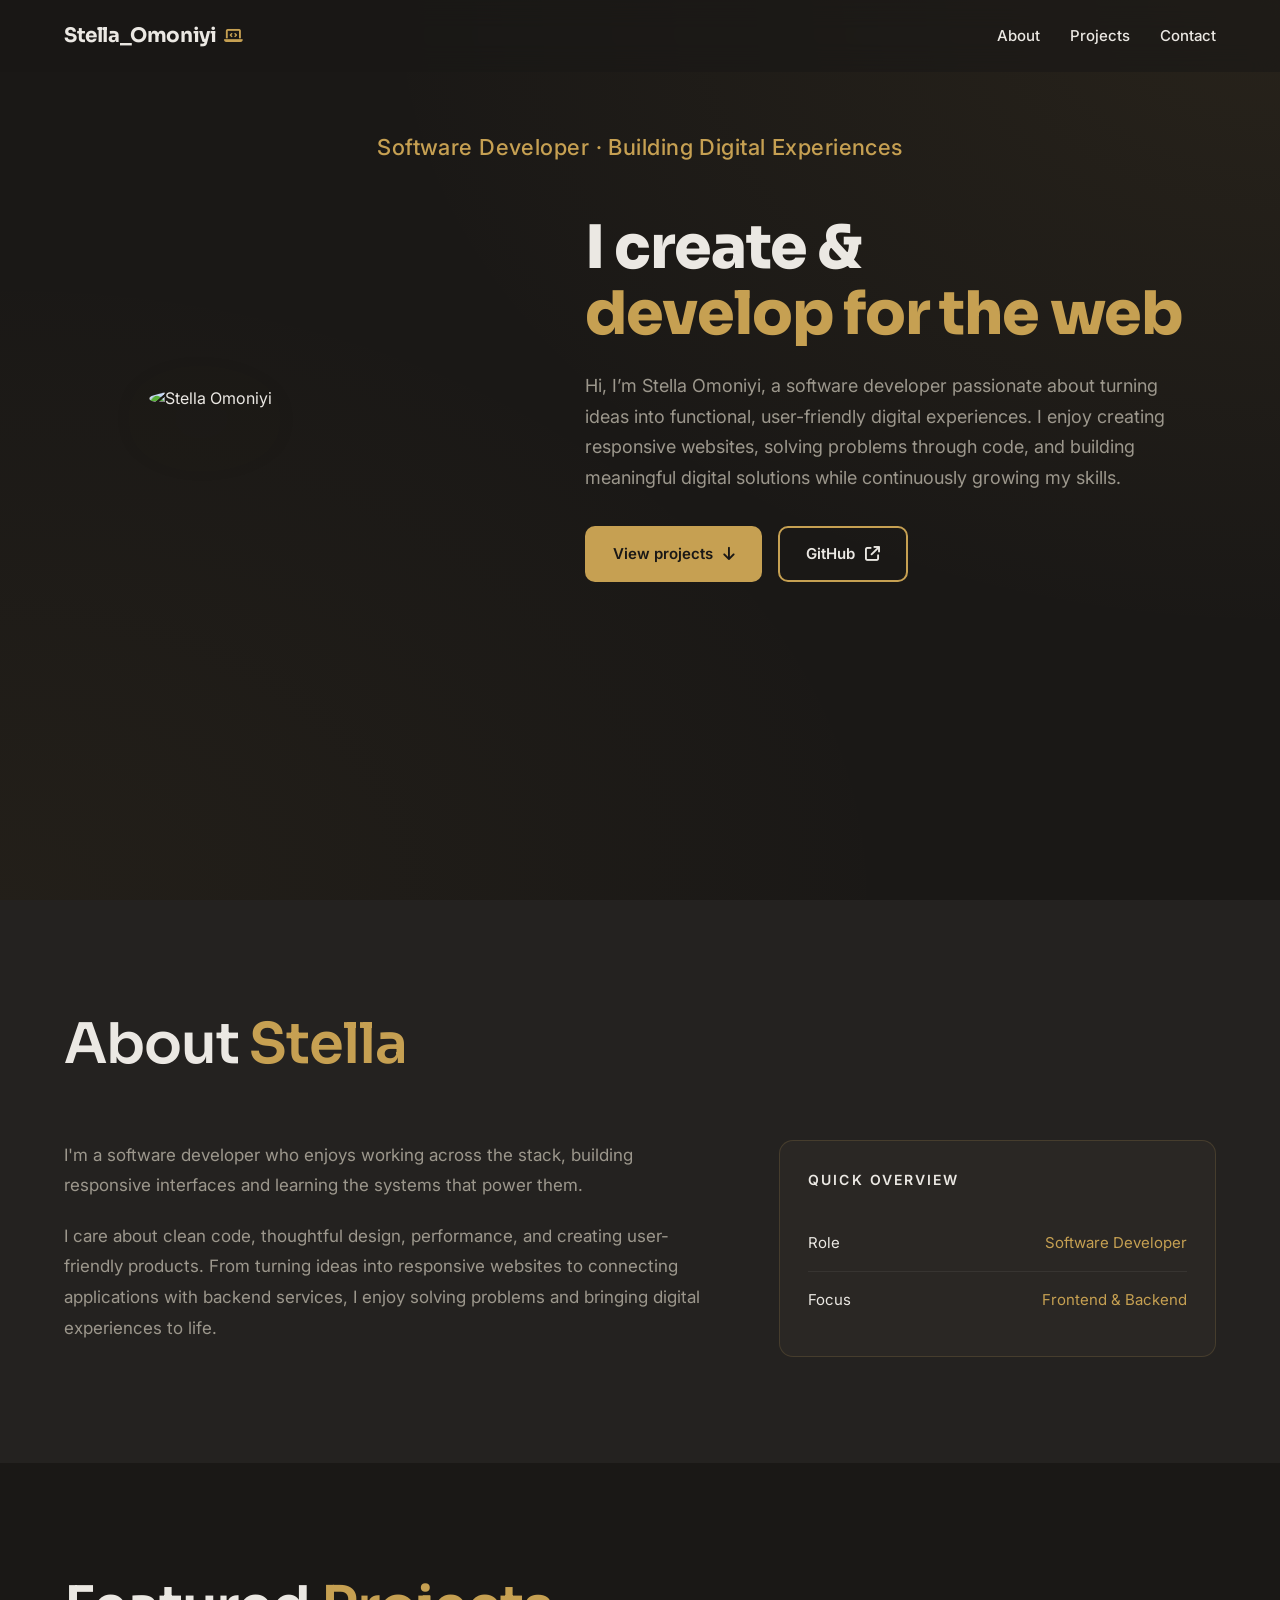
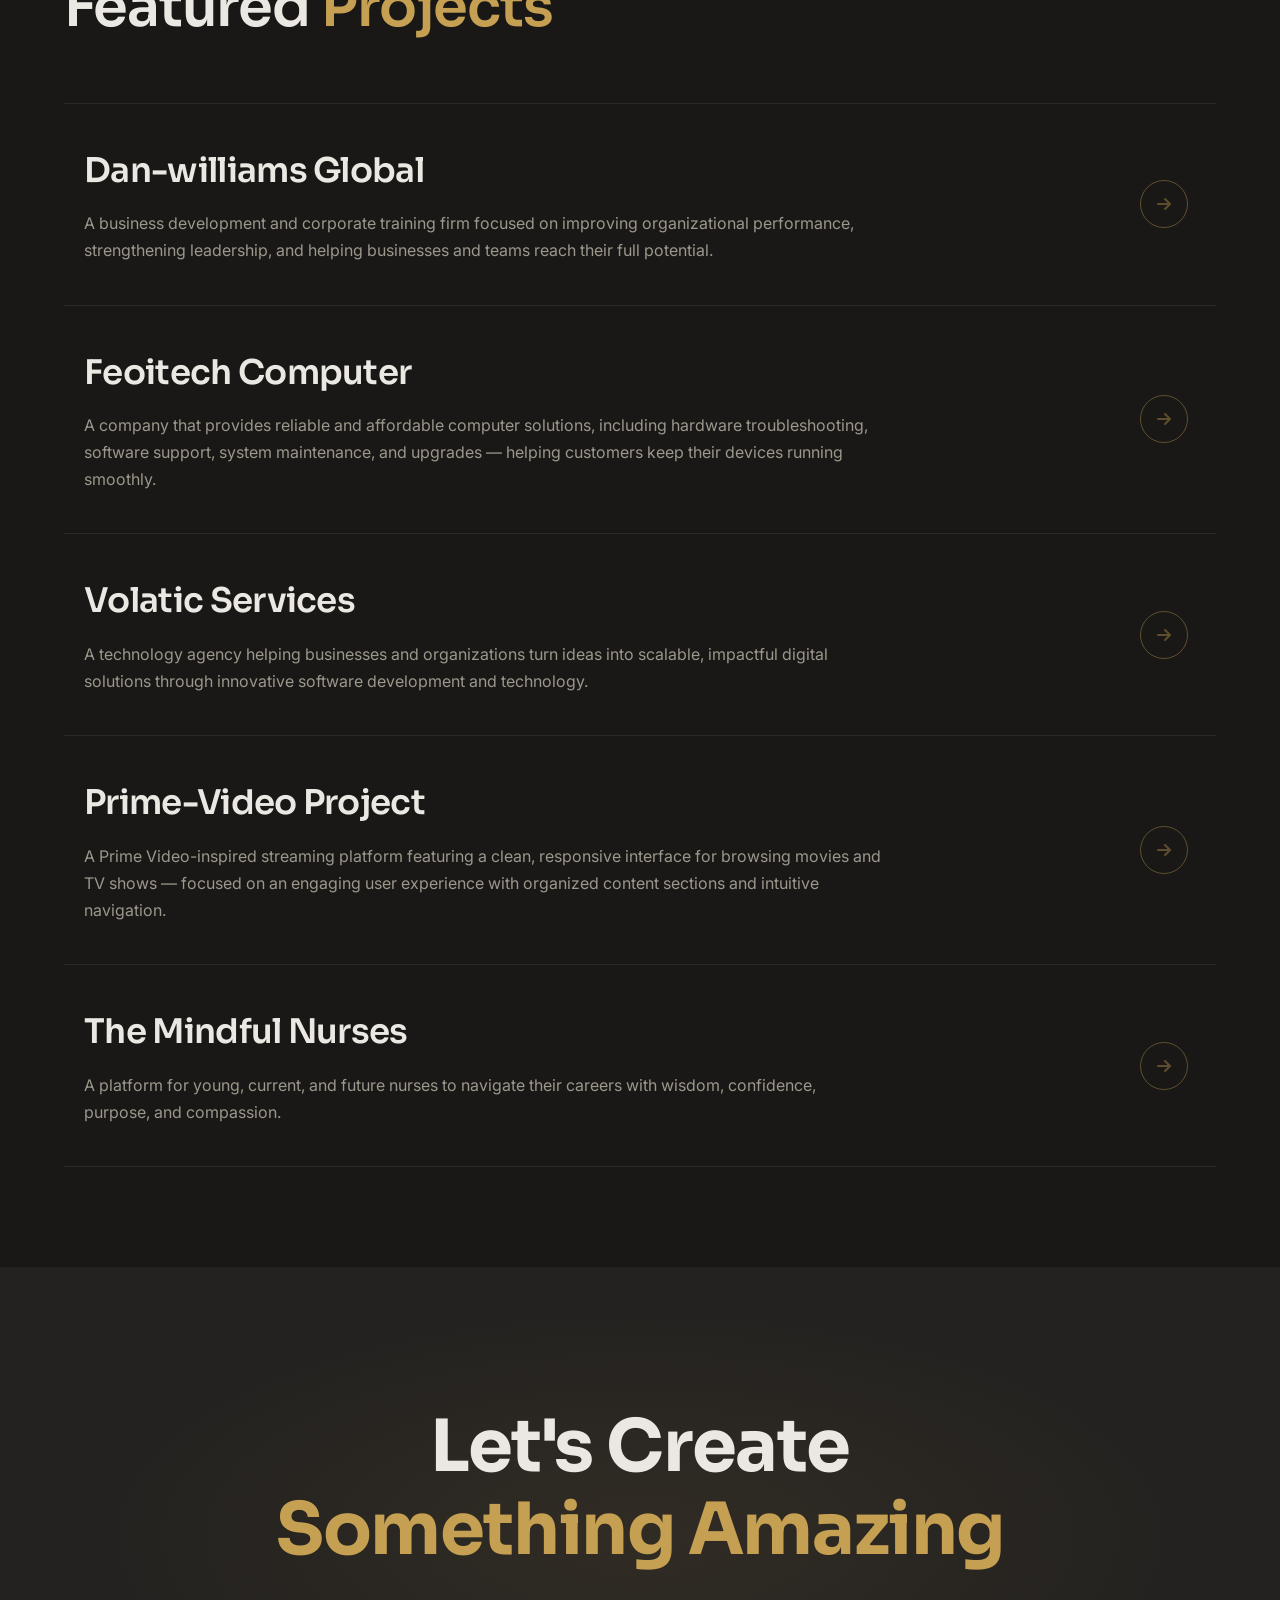
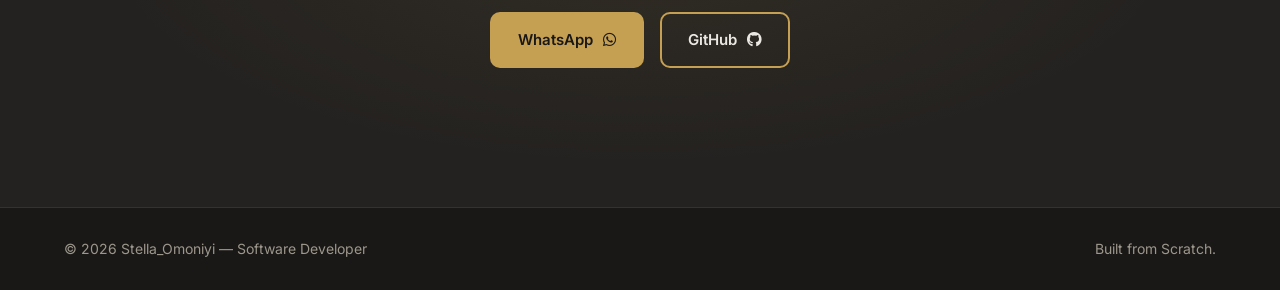
==== public/index.html @ a451506d "new" ====
<!DOCTYPE html>
<html lang="en">
<head>
  <meta charset="UTF-8" />
  <meta name="viewport" content="width=device-width, initial-scale=1.0" />
  <meta name="description" content="Stella Omoniyi — Software Developer building responsive, user-friendly web experiences with React, JavaScript, Node.js, Express and MongoDB." />
  <title>Stella Omoniyi — Software Developer</title>

  <link rel="preconnect" href="https://fonts.googleapis.com">
  <link rel="preconnect" href="https://fonts.gstatic.com" crossorigin>
  <link href="https://fonts.googleapis.com/css2?family=Inter:wght@300;400;500;600&family=Sora:wght@400;500;600;700&display=swap" rel="stylesheet">
  <link rel="stylesheet" href="https://cdnjs.cloudflare.com/ajax/libs/font-awesome/6.5.1/css/all.min.css">
  <link rel="stylesheet" href="./profile.css" />
</head>
<body>

  <!-- ============ HEADER ============ -->
  <header class="header" id="header">
    <div class="con">
      <a href="#home" class="logo">
        Stella_Omoniyi <i class="fa-solid fa-laptop-code"></i>
      </a>

      <nav class="nav" aria-label="Main navigation">
        <a href="#about">About</a>
        <a href="#projects">Projects</a>
        <a href="#contact">Contact</a>
      </nav>

      <button class="menu-toggle" id="menuToggle" aria-label="Toggle menu">
        <i class="fa-solid fa-bars"></i>
      </button>
    </div>
  </header>

  <!-- ============ HERO ============ -->
  <section class="home" id="home">
    <div class="con1">
      <p class="soft1 reveal">Software Developer · Building Digital Experiences</p>

      <div class="hold">
        <div class="hero-img reveal">
          <img src="./download (8).png" alt="Stella Omoniyi" />
        </div>

        <div class="soft reveal">
          <h1 class="turn">
            I create &amp; <br />
            <span class="accent">develop for the web</span>
          </h1>
          <p class="hi">
           Hi, I’m Stella Omoniyi, a software developer passionate about turning ideas into functional, user-friendly digital experiences. I enjoy creating responsive websites, solving problems through code, and building meaningful digital solutions while continuously growing my skills.
          </p>

          <div class="but">
            <a href="#projects" class="btn btn-primary">
              View projects <i class="fa-solid fa-arrow-down"></i>
            </a>
            <a href="https://github.com/stella-115" target="_blank" rel="noopener noreferrer" class="btn btn-outline">
              GitHub <i class="fa-solid fa-arrow-up-right-from-square"></i>
            </a>
          </div>
        </div>
      </div>
    </div>
  </section>

  <!-- ============ ABOUT ============ -->
  <section class="about1" id="about">
    <div class="con2">
      <h2 class="section-title reveal">About <span class="accent">Stella</span></h2>

      <div class="about2">
        <div class="about-text reveal">
          <p class="write">
            I'm a software developer who enjoys working across the stack, building
            responsive interfaces and learning the systems that power them.
          </p>
          <p class="write">
            I care about clean code, thoughtful design, performance, and creating
            user-friendly products. From turning ideas into responsive websites to
            connecting applications with backend services, I enjoy solving problems
            and bringing digital experiences to life.
          </p>
        </div>

        <div class="box reveal">
          <p class="box-title">Quick Overview</p>

          <div class="role">
            <p>Role</p>
            <p class="accent">Software Developer</p>
          </div>

          <div class="role role-last">
            <p>Focus</p>
            <p class="accent">Frontend &amp; Backend</p>
          </div>
        </div>
      </div>
    </div>
  </section>

  <!-- ============ PROJECTS ============ -->
  <section class="project" id="projects">
    <div class="con3">
      <h2 class="section-title reveal">Featured <span class="accent">Projects</span></h2>

      <div class="project-grid">
        <a href="https://dan-william.stella29117173.workers.dev/" target="_blank" rel="noopener noreferrer" class="proj reveal">
          <div class="pro">
            <div class="pro-content">
              <h3 class="dan">Dan-williams Global</h3>
              <p class="bus">
                A business development and corporate training firm focused on improving
                organizational performance, strengthening leadership, and helping
                businesses and teams reach their full potential.
              </p>
            </div>
            <span class="pro-arrow"><i class="fa-solid fa-arrow-right"></i></span>
          </div>
        </a>

        <a href="https://laptop.stella29117173.workers.dev/" target="_blank" rel="noopener noreferrer" class="proj reveal">
          <div class="pro">
            <div class="pro-content">
              <h3 class="dan">Feoitech Computer</h3>
              <p class="bus">
                A company that provides reliable and affordable computer solutions,
                including hardware troubleshooting, software support, system maintenance,
                and upgrades — helping customers keep their devices running smoothly.
              </p>
            </div>
            <span class="pro-arrow"><i class="fa-solid fa-arrow-right"></i></span>
          </div>
        </a>

        <a href="https://volaticservices.com.ng/" target="_blank" rel="noopener noreferrer" class="proj reveal">
          <div class="pro">
            <div class="pro-content">
              <h3 class="dan">Volatic Services</h3>
              <p class="bus">
                A technology agency helping businesses and organizations turn ideas into
                scalable, impactful digital solutions through innovative software
                development and technology.
              </p>
            </div>
            <span class="pro-arrow"><i class="fa-solid fa-arrow-right"></i></span>
          </div>
        </a>

        <a href="https://prime-project.stella29117173.workers.dev/" target="_blank" rel="noopener noreferrer" class="proj reveal">
          <div class="pro">
            <div class="pro-content">
              <h3 class="dan">Prime-Video Project</h3>
              <p class="bus">
                A Prime Video-inspired streaming platform featuring a clean, responsive
                interface for browsing movies and TV shows — focused on an engaging user
                experience with organized content sections and intuitive navigation.
              </p>
            </div>
            <span class="pro-arrow"><i class="fa-solid fa-arrow-right"></i></span>
          </div>
        </a>

        <a href="https://themindefulnurses-frontend.pages.dev/" target="_blank" rel="noopener noreferrer" class="proj reveal">
          <div class="pro">
            <div class="pro-content">
              <h3 class="dan">The Mindful Nurses</h3>
              <p class="bus">
                A platform for young, current, and future nurses to navigate their careers
                with wisdom, confidence, purpose, and compassion.
              </p>
            </div>
            <span class="pro-arrow"><i class="fa-solid fa-arrow-right"></i></span>
          </div>
        </a>
      </div>
    </div>
  </section>

  <!-- ============ CONTACT ============ -->
  <section class="contact" id="contact">
    <div class="con4">
      <p class="crea reveal">
        Let's Create <br />
        <span class="accent">Something Amazing</span>
      </p>

      <div class="but reveal">
        <a href="https://wa.me/2348061487579?text=Hi%20Stella%2C%20I%20saw%20your%20portfolio!" target="_blank" rel="noopener noreferrer" class="btn btn-primary">
          WhatsApp <i class="fa-brands fa-whatsapp"></i>
        </a>
        <a href="https://github.com/stella-115" target="_blank" rel="noopener noreferrer" class="btn btn-outline">
          GitHub <i class="fa-brands fa-github"></i>
        </a>
      </div>
    </div>
  </section>

  <!-- ============ FOOTER ============ -->
  <footer class="footer">
    <div class="fcon">
      <p class="stel">© 2026 Stella_Omoniyi — Software Developer</p>
      <p class="stel">Built from Scratch.</p>
    </div>
  </footer>

  <script>
    // ===== Mobile menu toggle =====
    const toggle = document.getElementById('menuToggle');
    const nav = document.querySelector('.nav');
    toggle.addEventListener('click', () => nav.classList.toggle('open'));

    // Close menu after clicking a link
    document.querySelectorAll('.nav a').forEach(a =>
      a.addEventListener('click', () => nav.classList.remove('open'))
    );

    // ===== Scroll reveal =====
    const io = new IntersectionObserver((entries) => {
      entries.forEach(e => {
        if (e.isIntersecting) {
          e.target.classList.add('visible');
          io.unobserve(e.target);
        }
      });
    }, { threshold: 0.15 });

    document.querySelectorAll('.reveal').forEach(el => io.observe(el));

    // ===== Header shadow on scroll =====
    const header = document.getElementById('header');
    window.addEventListener('scroll', () => {
      header.classList.toggle('scrolled', window.scrollY > 20);
    });
  </script>
</body>
</html>
---- public/profile.css ----
/* ======================
   DESIGN TOKENS
   ====================== */
:root {
  --bg:        #1a1816;
  --bg-alt:    #242220;
  --card:      #2a2724;
  --accent:    #c6a052;
  --accent-dk: #a88439;
  --text:      #ebe8e3;
  --muted:     #9c978c;
  --border:    rgba(198, 160, 82, 0.18);
  --radius:    14px;
  --transition: 0.3s cubic-bezier(0.4, 0, 0.2, 1);
}

* {
  margin: 0;
  padding: 0;
  box-sizing: border-box;
}

html {
  scroll-behavior: smooth;
  scroll-padding-top: 90px;
}

body {
  font-family: 'Inter', system-ui, -apple-system, sans-serif;
  background: var(--bg);
  color: var(--text);
  line-height: 1.6;
  -webkit-font-smoothing: antialiased;
  overflow-x: hidden;
}

h1, h2, h3, .logo, .turn, .crea, .section-title, .dan {
  font-family: 'Sora', sans-serif;
  letter-spacing: -0.02em;
}

a { color: inherit; }
img { max-width: 100%; display: block; }

.accent { color: var(--accent); }

/* ======================
   BUTTONS
   ====================== */
.btn {
  display: inline-flex;
  align-items: center;
  gap: 10px;
  padding: 14px 26px;
  border-radius: 10px;
  font-weight: 600;
  font-size: 15px;
  text-decoration: none;
  transition: var(--transition);
  cursor: pointer;
  border: 2px solid transparent;
  font-family: 'Inter', sans-serif;
}

.btn-primary {
  background: var(--accent);
  color: #1a1816;
}
.btn-primary:hover {
  background: var(--accent-dk);
  transform: translateY(-3px);
  box-shadow: 0 10px 25px rgba(198, 160, 82, 0.35);
}

.btn-outline {
  background: transparent;
  color: var(--text);
  border-color: var(--accent);
}
.btn-outline:hover {
  background: var(--accent);
  color: #1a1816;
  transform: translateY(-3px);
}

/* ======================
   HEADER
   ====================== */
.header {
  position: fixed;
  top: 0;
  left: 0;
  width: 100%;
  height: 72px;
  background: rgba(26, 24, 22, 0.6);
  backdrop-filter: blur(14px);
  -webkit-backdrop-filter: blur(14px);
  border-bottom: 1px solid transparent;
  z-index: 1000;
  display: flex;
  justify-content: center;
  transition: var(--transition);
  /* padding-top: 15px; */
}
.header.scrolled {
  background: rgba(26, 24, 22, 0.95);
  border-bottom-color: var(--border);
}

.con {
  width: 90%;
  max-width: 1200px;
  height: 100%;
  display: flex;
  align-items: center;
  justify-content: space-between;
}

.logo {
  font-size: 20px;
  font-weight: 700;
  color: var(--text);
  text-decoration: none;
  display: flex;
  align-items: center;
  gap: 8px;
  transition: var(--transition);
}
.logo i { color: var(--accent); font-size: 15px; }
.logo:hover { color: var(--accent); }

.nav {
  display: flex;
  gap: 30px;
}
.nav a {
  color: var(--text);
  text-decoration: none;
  font-size: 15px;
  font-weight: 500;
  position: relative;
  padding: 6px 0;
  transition: var(--transition);
}
.nav a::after {
  content: '';
  position: absolute;
  bottom: 0;
  left: 0;
  width: 0;
  height: 2px;
  background: var(--accent);
  transition: width var(--transition);
}
.nav a:hover { color: var(--accent); }
.nav a:hover::after { width: 100%; }

.menu-toggle {
  display: none;
  background: none;
  border: none;
  color: var(--text);
  font-size: 24px;
  cursor: pointer;
}

/* ======================
   HERO
   ====================== */
.home {
  min-height: 100vh;
  background:
    radial-gradient(ellipse at top right, rgba(198,160,82,0.08), transparent 50%),
    radial-gradient(ellipse at bottom left, rgba(198,160,82,0.05), transparent 50%),
    var(--bg);
  display: flex;
  justify-content: center;
  padding: 130px 0 80px;
}

.con1 {
  width: 90%;
  max-width: 1200px;
}

.soft1 {
  color: var(--accent);
  font-size: clamp(16px, 2vw, 22px);
  font-weight: 500;
  text-align: center;
  margin-bottom: 50px;
  letter-spacing: 0.02em;
}

.hold {
  display: grid;
  grid-template-columns: 1fr 1.4fr;
  gap: 70px;
  align-items: center;
}

.hero-img {
  display: flex;
  justify-content: center;
  animation: float 6s ease-in-out infinite;
}
.hero-img img {
  width: 280px;
  filter: drop-shadow(0 20px 40px rgba(198, 160, 82, 0.2));
  border-radius: 50%;
}

@keyframes float {
  0%, 100% { transform: translateY(0); }
  50%      { transform: translateY(-20px); }
}

.turn {
  font-size: clamp(38px, 6vw, 60px);
  font-weight: 800;
  line-height: 1.1;
  margin-bottom: 24px;
}

.hi {
  color: var(--muted);
  font-size: clamp(15px, 1.5vw, 18px);
  line-height: 1.7;
  max-width: 620px;
  margin-bottom: 32px;
}

.but {
  display: flex;
  gap: 16px;
  flex-wrap: wrap;
}

/* ======================
   SECTION SHARED
   ====================== */
.section-title {
  font-size: clamp(36px, 5vw, 56px);
  font-weight: 600;
  margin-bottom: 50px;
}

/* ======================
   ABOUT
   ====================== */
.about1 {
  background: var(--bg-alt);
  padding: 100px 0;
  display: flex;
  justify-content: center;
}

.con2 {
  width: 90%;
  max-width: 1200px;
}

.about2 {
  display: grid;
  grid-template-columns: 1.5fr 1fr;
  gap: 60px;
  align-items: start;
}

.write {
  color: var(--muted);
  font-size: 17px;
  line-height: 1.8;
  margin-bottom: 20px;
}

.box {
  background: var(--card);
  border: 1px solid var(--border);
  border-radius: var(--radius);
  padding: 28px;
  transition: var(--transition);
}
.box:hover {
  border-color: var(--accent);
  transform: translateY(-4px);
  box-shadow: 0 15px 40px rgba(0, 0, 0, 0.3);
}

.box-title {
  color: var(--text);
  font-size: 14px;
  text-transform: uppercase;
  letter-spacing: 0.15em;
  margin-bottom: 24px;
  font-weight: 600;
}

.role {
  display: flex;
  justify-content: space-between;
  padding: 16px 0;
  border-bottom: 1px solid rgba(255,255,255,0.06);
  font-size: 15px;
}
.role p:first-child { color: var(--text); }
.role-last { border-bottom: none; }

/* ======================
   PROJECTS
   ====================== */
.project {
  background: var(--bg);
  padding: 100px 0;
  display: flex;
  justify-content: center;
}

.con3 {
  width: 90%;
  max-width: 1200px;
}

.project-grid {
  display: flex;
  flex-direction: column;
  gap: 0;
}

.proj {
  text-decoration: none;
  color: inherit;
  display: block;
  border-top: 1px solid rgba(255,255,255,0.08);
  transition: var(--transition);
}
.proj:last-child { border-bottom: 1px solid rgba(255,255,255,0.08); }

.pro {
  display: flex;
  align-items: center;
  justify-content: space-between;
  gap: 30px;
  padding: 40px 20px;
  transition: var(--transition);
  border-radius: 8px;
}

.proj:hover {
  background: rgba(198, 160, 82, 0.05);
  border-top-color: var(--accent);
}
.proj:hover .pro { padding-left: 40px; padding-right: 30px; }
.proj:hover .dan { color: var(--accent); }
.proj:hover .pro-arrow {
  opacity: 1;
  transform: translateX(0);
  background: var(--accent);
  color: #1a1816;
}

.pro-content { flex: 1; }

.dan {
  font-size: clamp(22px, 3vw, 34px);
  font-weight: 600;
  color: var(--text);
  margin-bottom: 12px;
  transition: color var(--transition);
}

.bus {
  color: var(--muted);
  font-size: 16px;
  line-height: 1.7;
  max-width: 800px;
}

.pro-arrow {
  flex-shrink: 0;
  width: 48px;
  height: 48px;
  display: flex;
  align-items: center;
  justify-content: center;
  border-radius: 50%;
  border: 1px solid var(--accent);
  color: var(--accent);
  opacity: 0.4;
  transform: translateX(-8px);
  transition: var(--transition);
}

/* ======================
   CONTACT
   ====================== */
.contact {
  min-height: 60vh;
  background:
    radial-gradient(ellipse at center, rgba(198,160,82,0.08), transparent 60%),
    var(--bg-alt);
  display: flex;
  justify-content: center;
  align-items: center;
  padding: 100px 0;
}

.con4 {
  width: 90%;
  max-width: 900px;
  text-align: center;
}

.crea {
  font-size: clamp(38px, 6vw, 72px);
  font-weight: 700;
  line-height: 1.15;
  margin-bottom: 40px;
}

.con4 .but { justify-content: center; }

/* ======================
   FOOTER
   ====================== */
.footer {
  background: var(--bg);
  border-top: 1px solid var(--border);
  padding: 30px 0;
  display: flex;
  justify-content: center;
}

.fcon {
  width: 90%;
  max-width: 1200px;
  display: flex;
  justify-content: space-between;
  align-items: center;
  flex-wrap: wrap;
  gap: 12px;
}

.stel {
  color: var(--muted);
  font-size: 14px;
}

/* ======================
   SCROLL REVEAL
   ====================== */
.reveal {
  opacity: 0;
  transform: translateY(30px);
  transition: opacity 0.8s ease, transform 0.8s cubic-bezier(0.4, 0, 0.2, 1);
}
.reveal.visible {
  opacity: 1;
  transform: translateY(0);
}

/* Stagger children of project list */
.project-grid .proj:nth-child(1).visible { transition-delay: 0.05s; }
.project-grid .proj:nth-child(2).visible { transition-delay: 0.1s; }
.project-grid .proj:nth-child(3).visible { transition-delay: 0.15s; }
.project-grid .proj:nth-child(4).visible { transition-delay: 0.2s; }
.project-grid .proj:nth-child(5).visible { transition-delay: 0.25s; }

/* ======================
   RESPONSIVE
   ====================== */
@media (max-width: 1024px) {
  .hold { gap: 40px; }
  .hero-img img { width: 220px; }
  .about2 { grid-template-columns: 1fr; gap: 40px; }
  .box { max-width: 500px; }
}

@media (max-width: 768px) {
  .menu-toggle { display: block; }

  .nav {
    position: fixed;
    top: 72px;
    left: 0;
    width: 100%;
    background: rgba(26, 24, 22, 0.98);
    backdrop-filter: blur(14px);
    flex-direction: column;
    padding: 24px 5%;
    gap: 20px;
    border-bottom: 1px solid var(--border);
    transform: translateY(-120%);
    transition: transform 0.4s cubic-bezier(0.4, 0, 0.2, 1);
     z-index: 1001;                  
  visibility: hidden;
   pointer-events: none;
  }
  .nav.open { 
    transform: translateY(0);
    visibility: visible; 
    pointer-events: auto;
}

  .home { padding: 110px 0 60px; }

  .hold {
    grid-template-columns: 1fr;
    gap: 40px;
    text-align: center;
  }

  .hero-img { order: -1; }
  .hero-img img { width: 180px; }

  .turn, .crea { font-size: clamp(32px, 9vw, 46px); }
  .hi { font-size: 15px; margin-inline: auto; }
  .but { justify-content: center; }

  .about1, .project, .contact { padding: 70px 0; }

  .section-title { margin-bottom: 36px; }

  .pro {
    flex-direction: column;
    align-items: flex-start;
    padding: 28px 8px;
    gap: 18px;
  }
  .proj:hover .pro { padding-left: 8px; padding-right: 8px; }

  .pro-arrow {
    opacity: 1;
    transform: none;
    align-self: flex-end;
  }

  .dan { font-size: 22px; }
  .bus { font-size: 15px; }

  .fcon {
    flex-direction: column;
    text-align: center;
  }
}

@media (max-width: 400px) {
  .btn { padding: 12px 20px; font-size: 14px; }
  .con1, .con2, .con3, .con4, .con { width: 92%; }
}

/* ======================
   REDUCED MOTION
   ====================== */
@media (prefers-reduced-motion: reduce) {
  *, *::before, *::after {
    animation-duration: 0.01ms !important;
    transition-duration: 0.01ms !important;
    scroll-behavior: auto !important;
  }
  .reveal { opacity: 1; transform: none; }
}
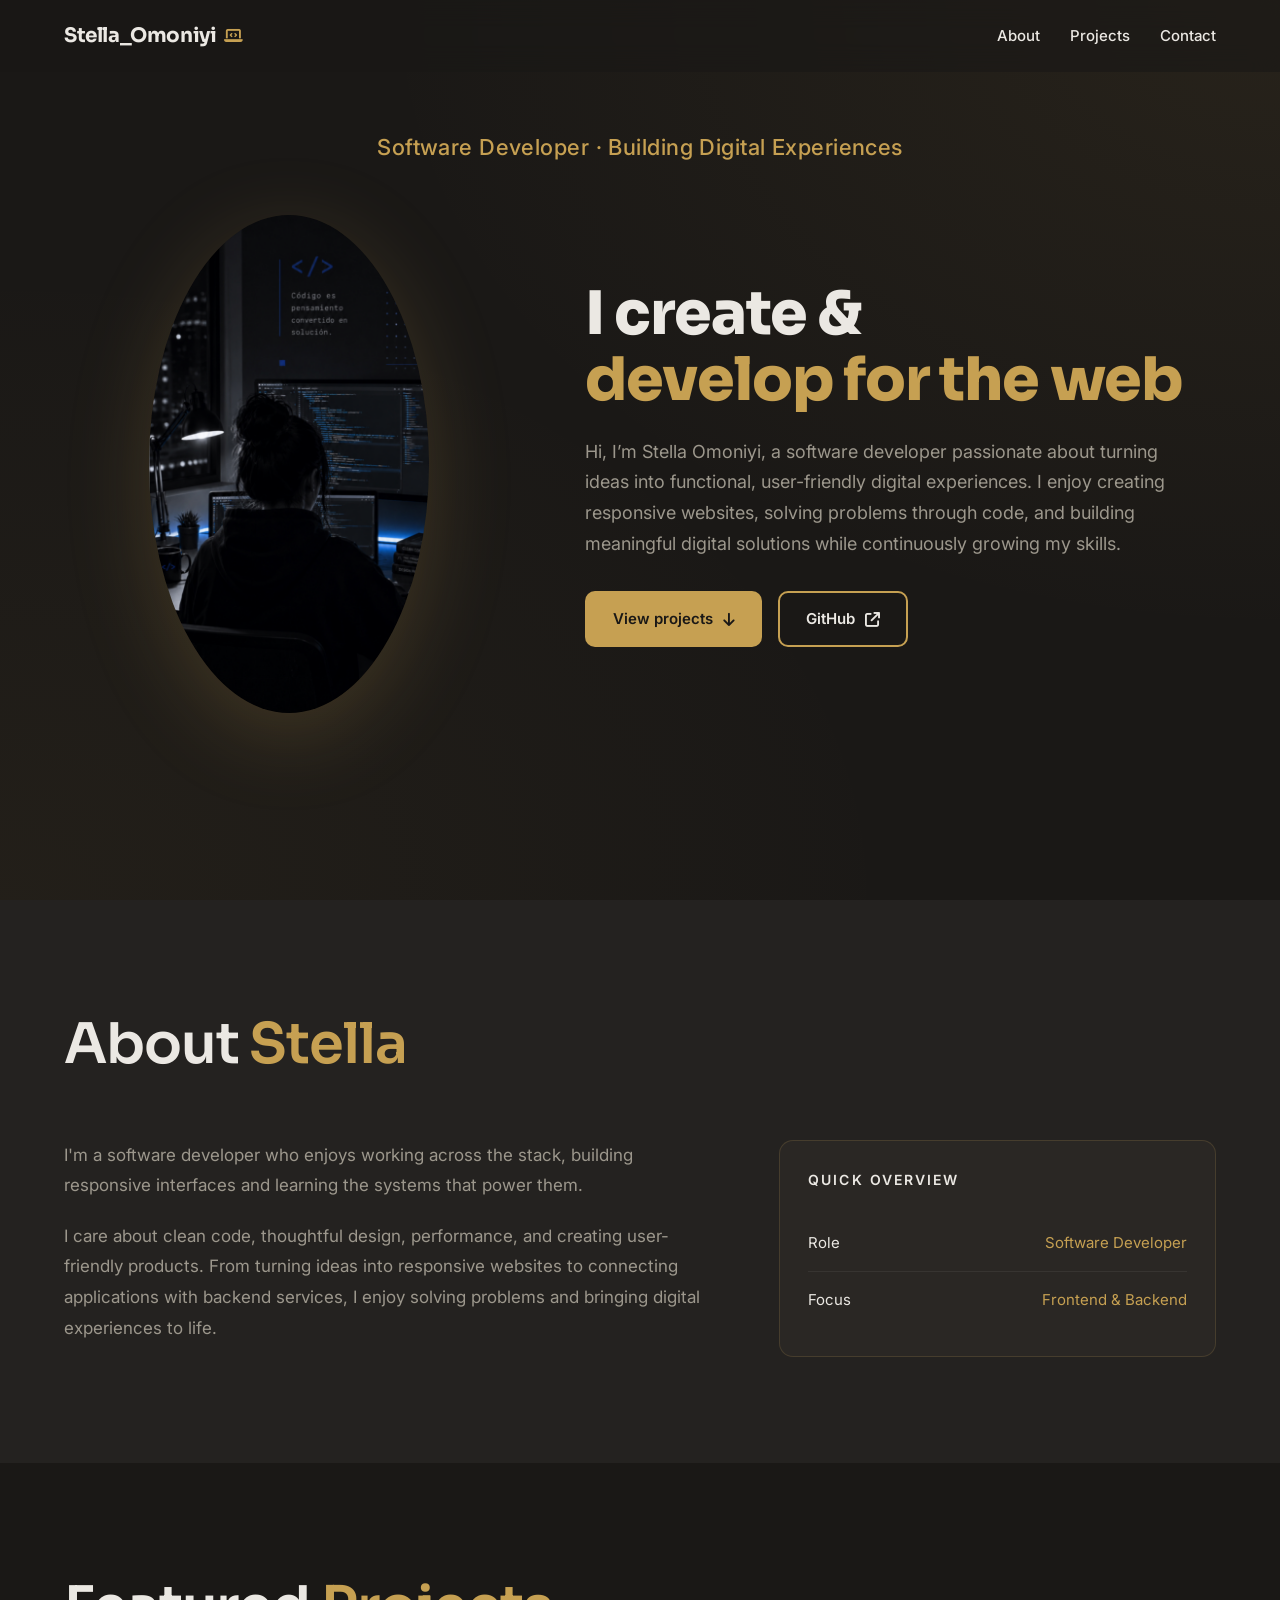
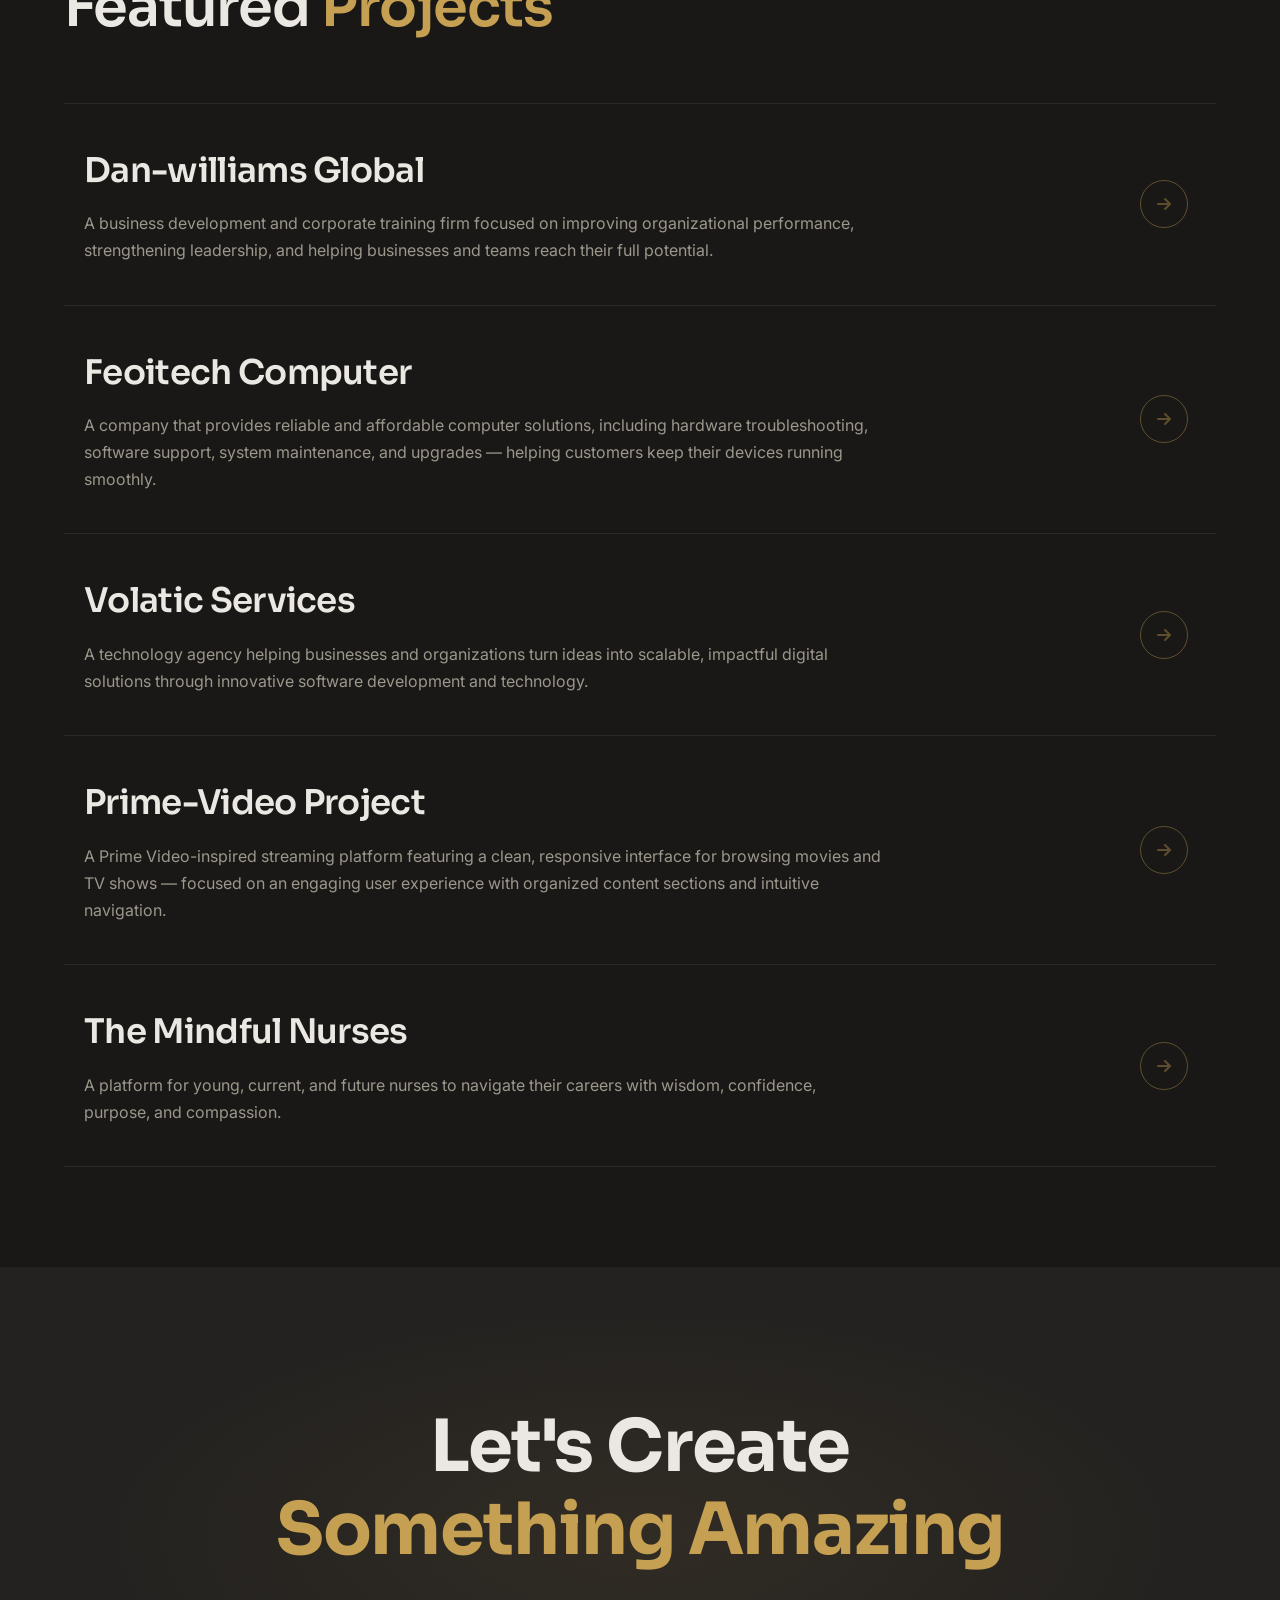
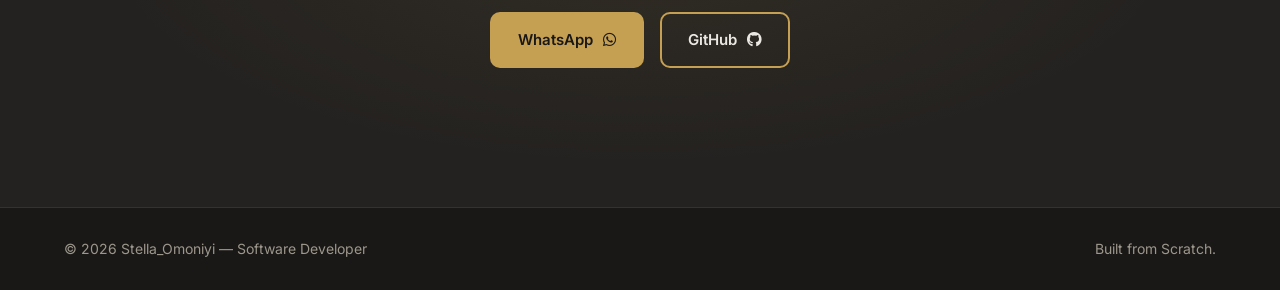
==== commit 03f3d482: "new" ====
--- a/public/index.html
+++ b/public/index.html
@@ -40,7 +40,7 @@
 
       <div class="hold">
         <div class="hero-img reveal">
-          <img src="./download (8).png" alt="Stella Omoniyi" />
+          <img src="../download.png" alt="Stella Omoniyi" />
         </div>
 
         <div class="soft reveal">
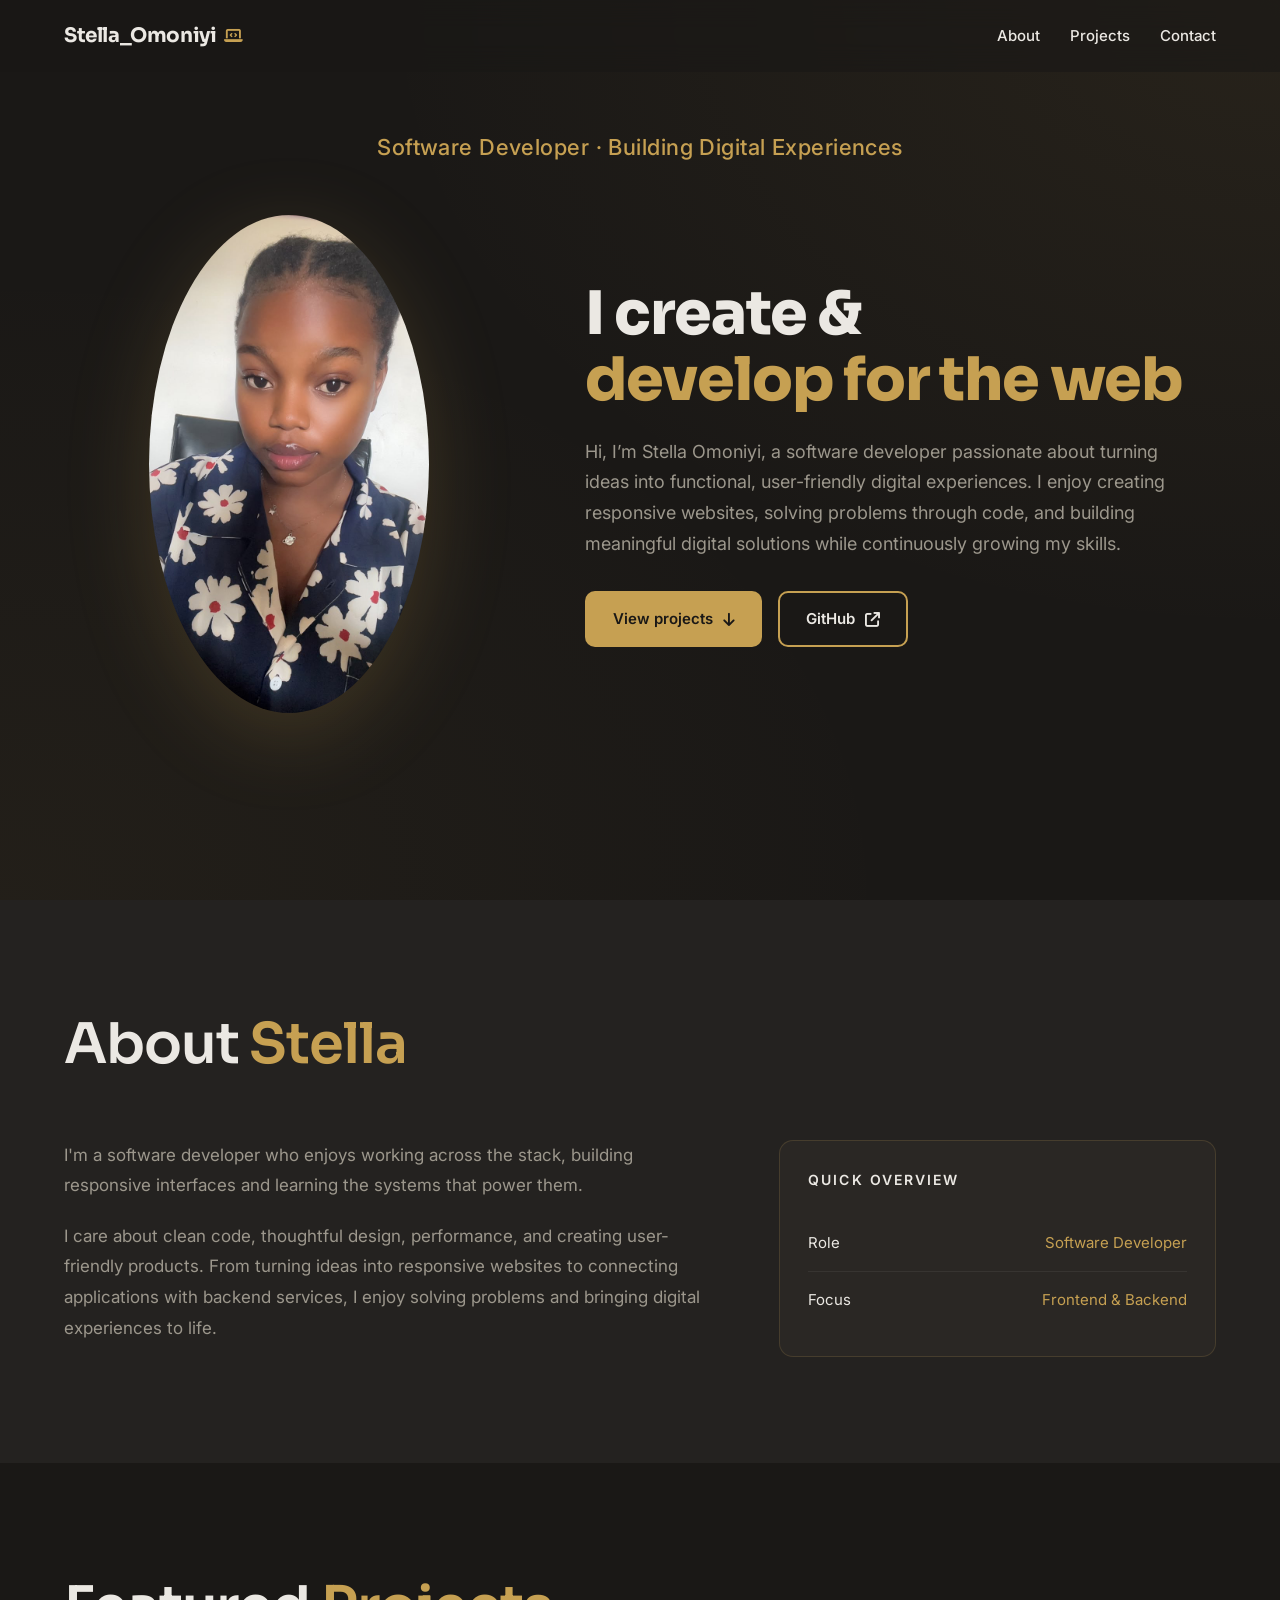
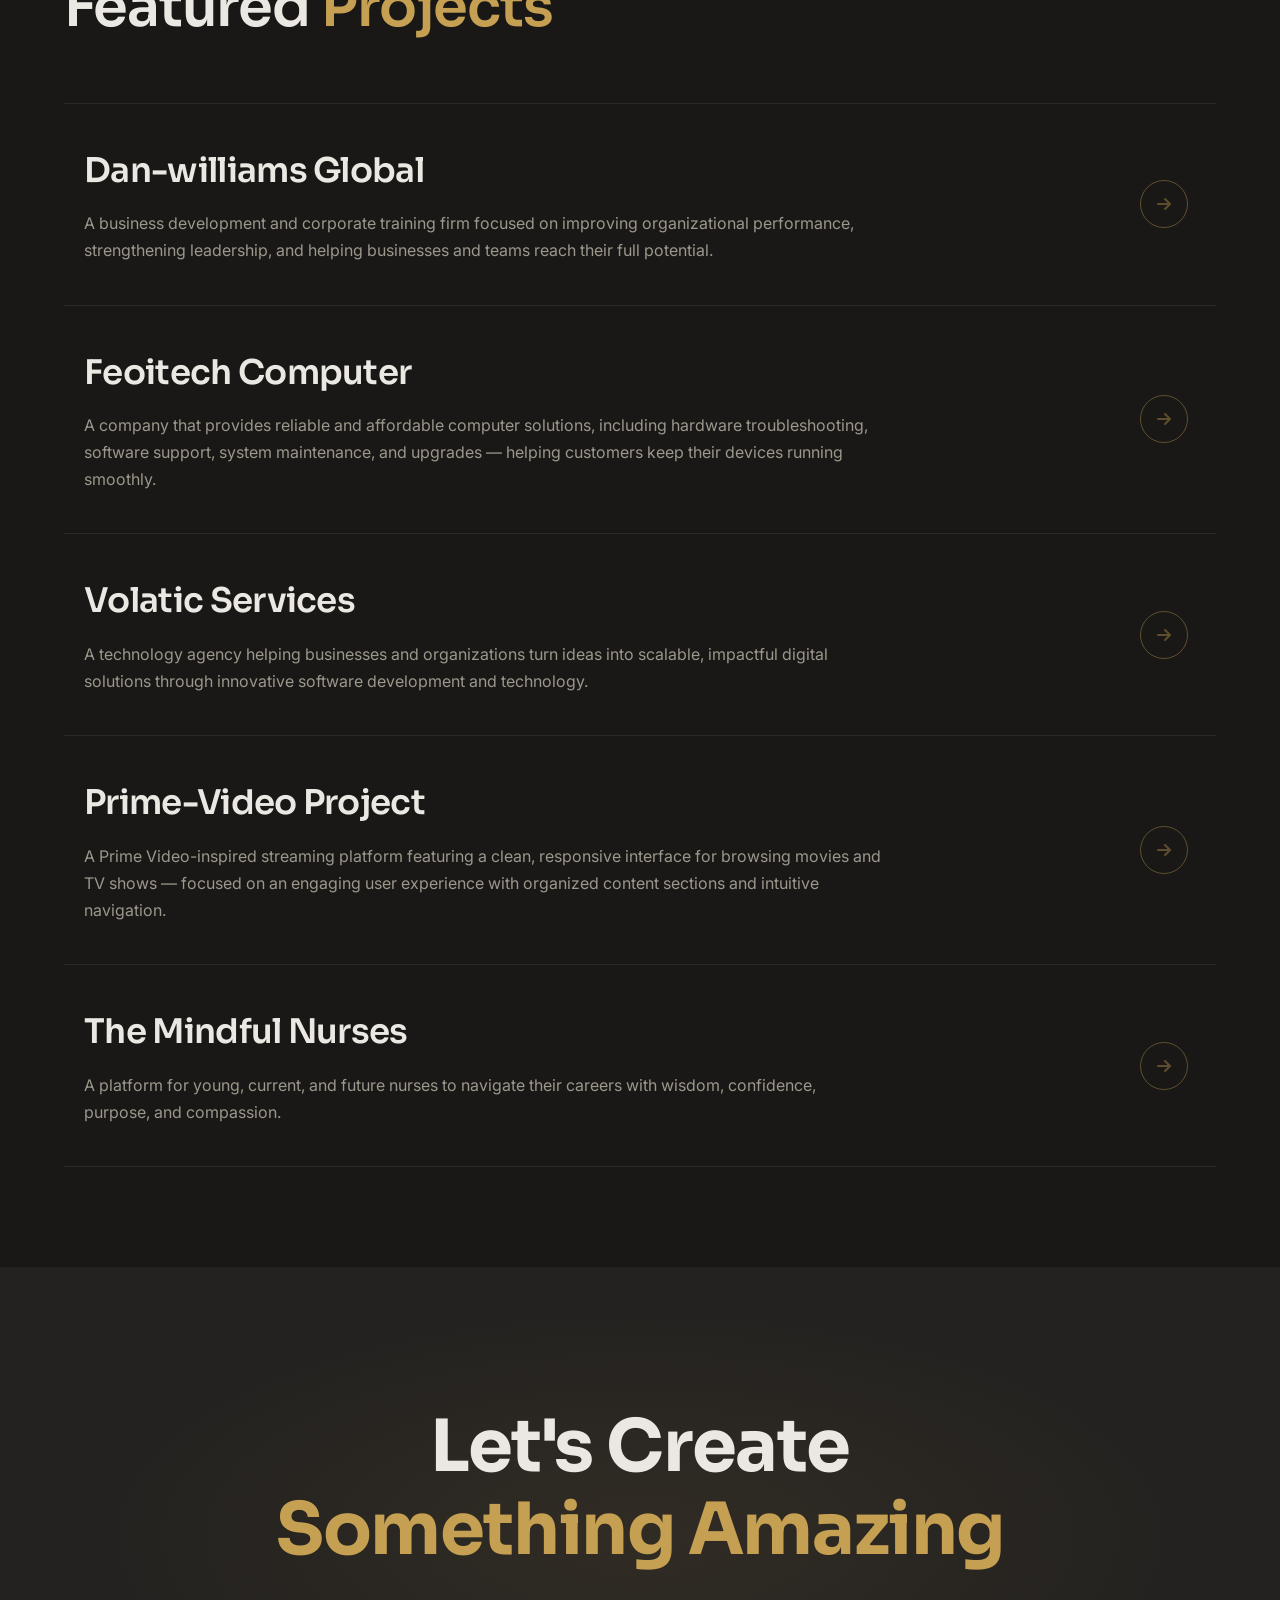
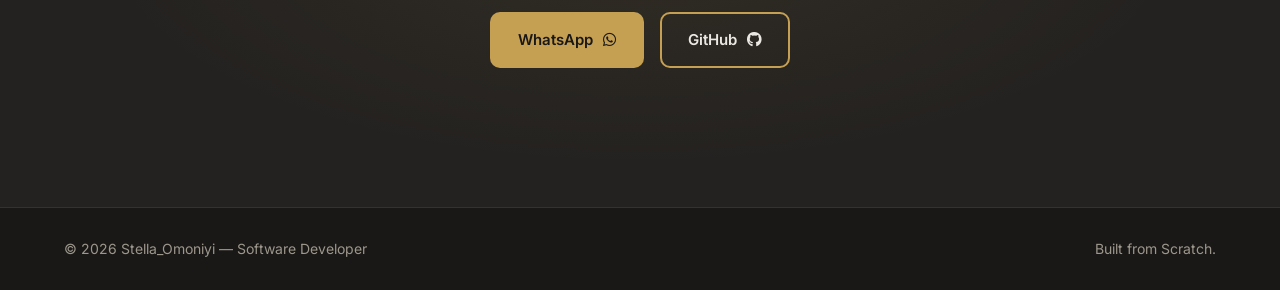
==== commit 013f6613: "new" ====
--- a/public/index.html
+++ b/public/index.html
@@ -40,7 +40,7 @@
 
       <div class="hold">
         <div class="hero-img reveal">
-          <img src="../download.png" alt="Stella Omoniyi" />
+          <img src="../mypicture.jpeg" alt="Stella Omoniyi" />
         </div>
 
         <div class="soft reveal">
